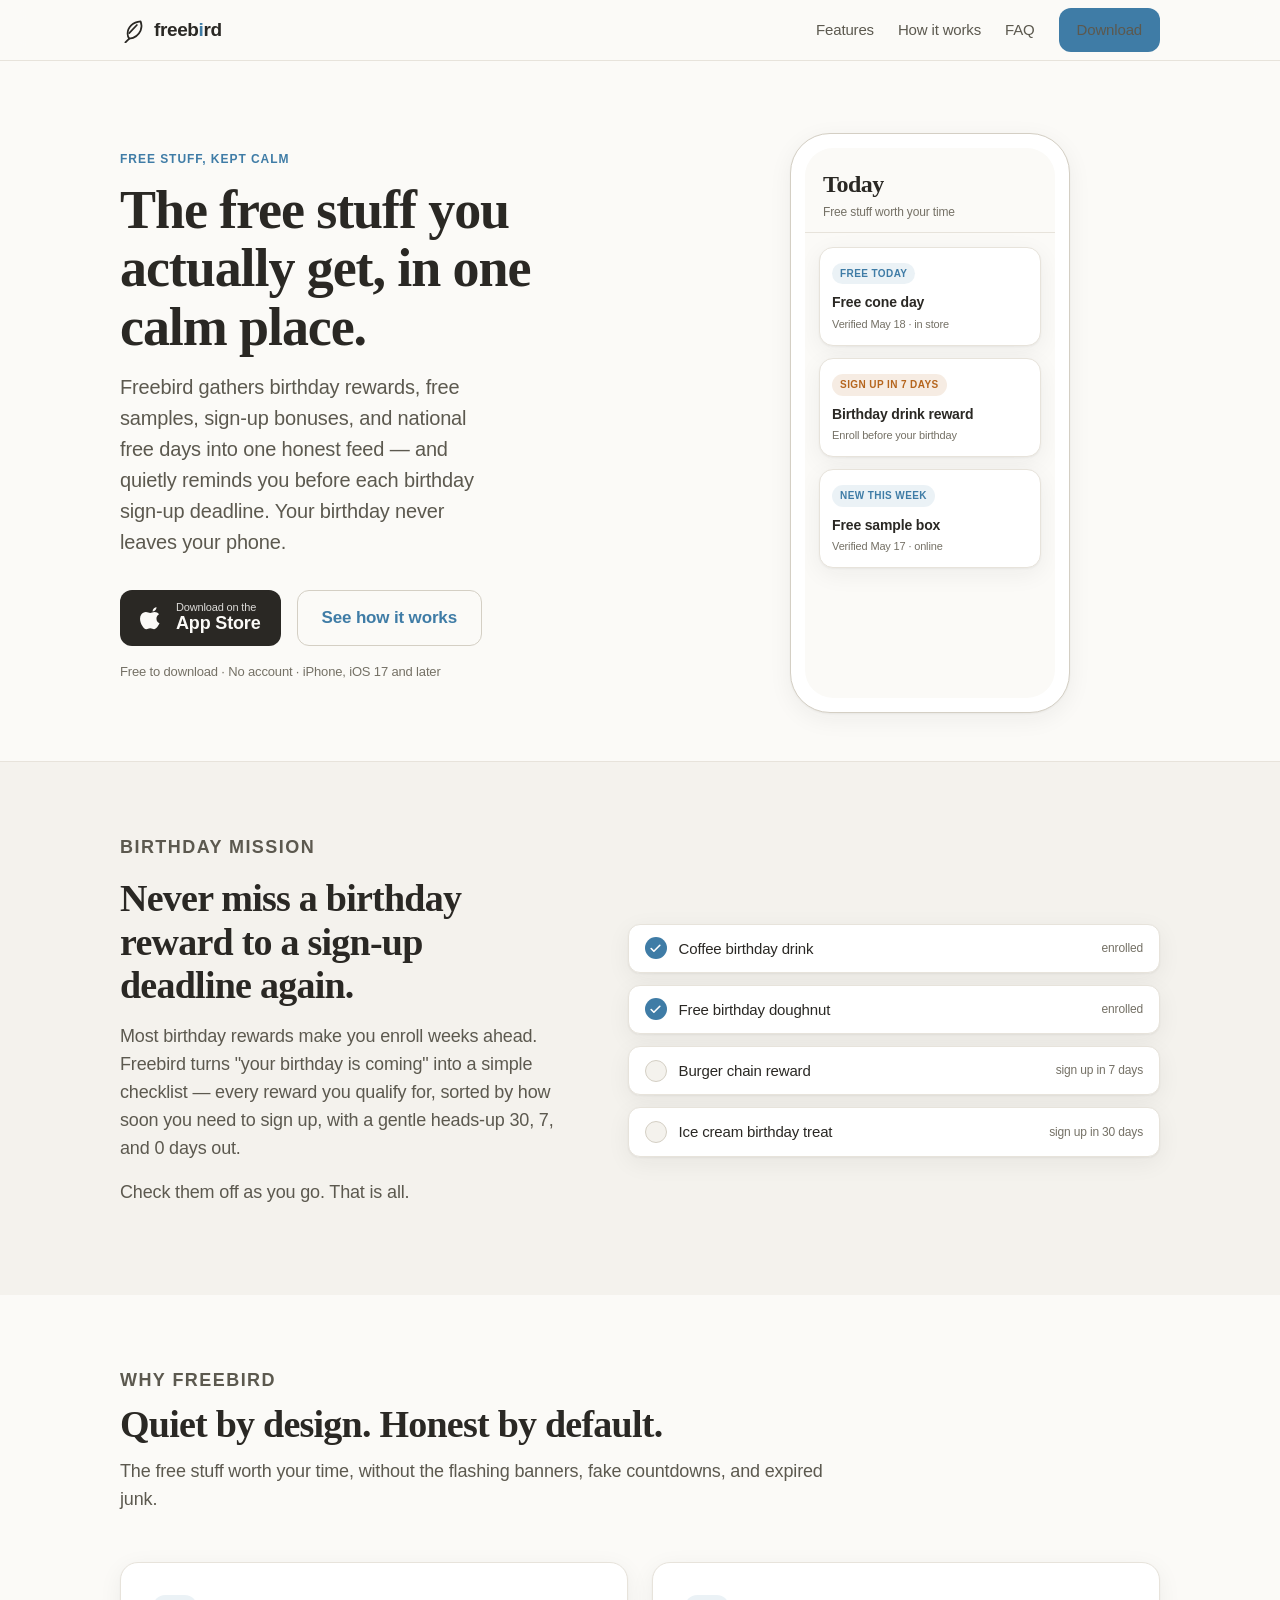
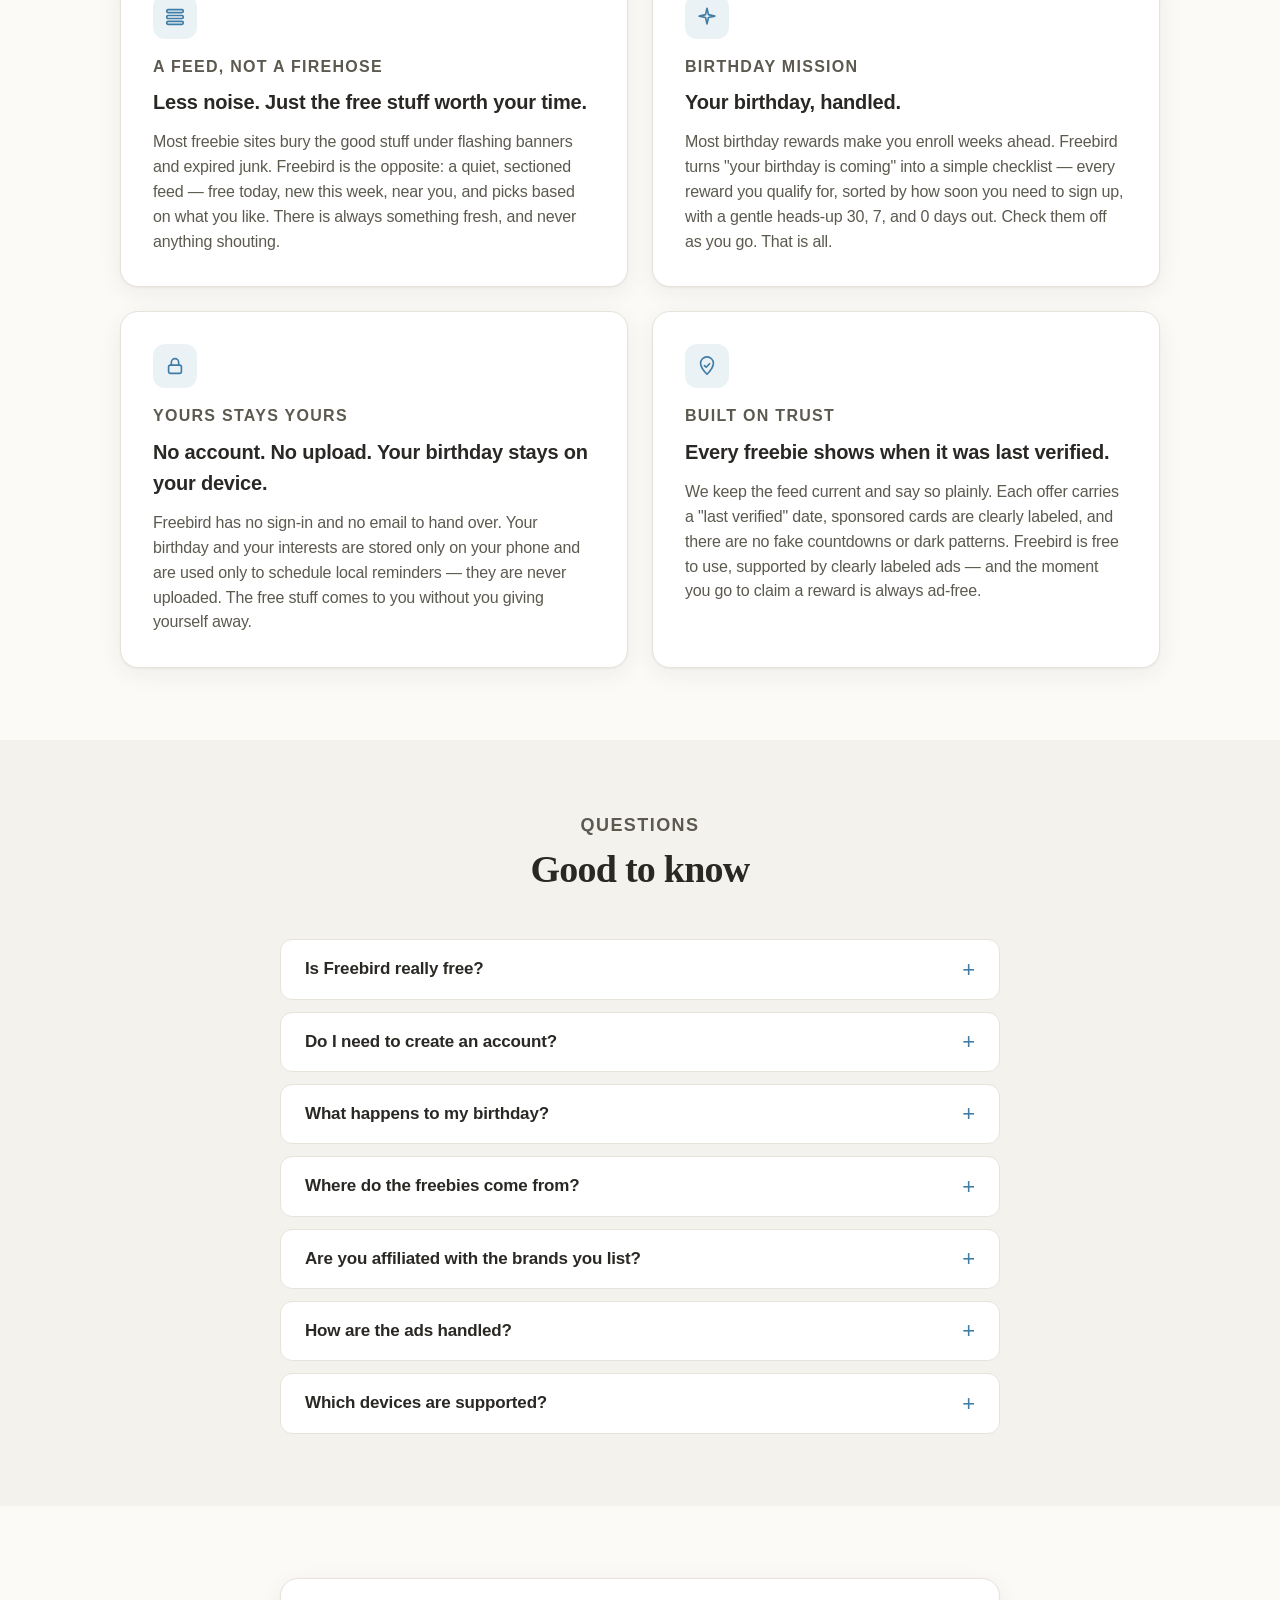
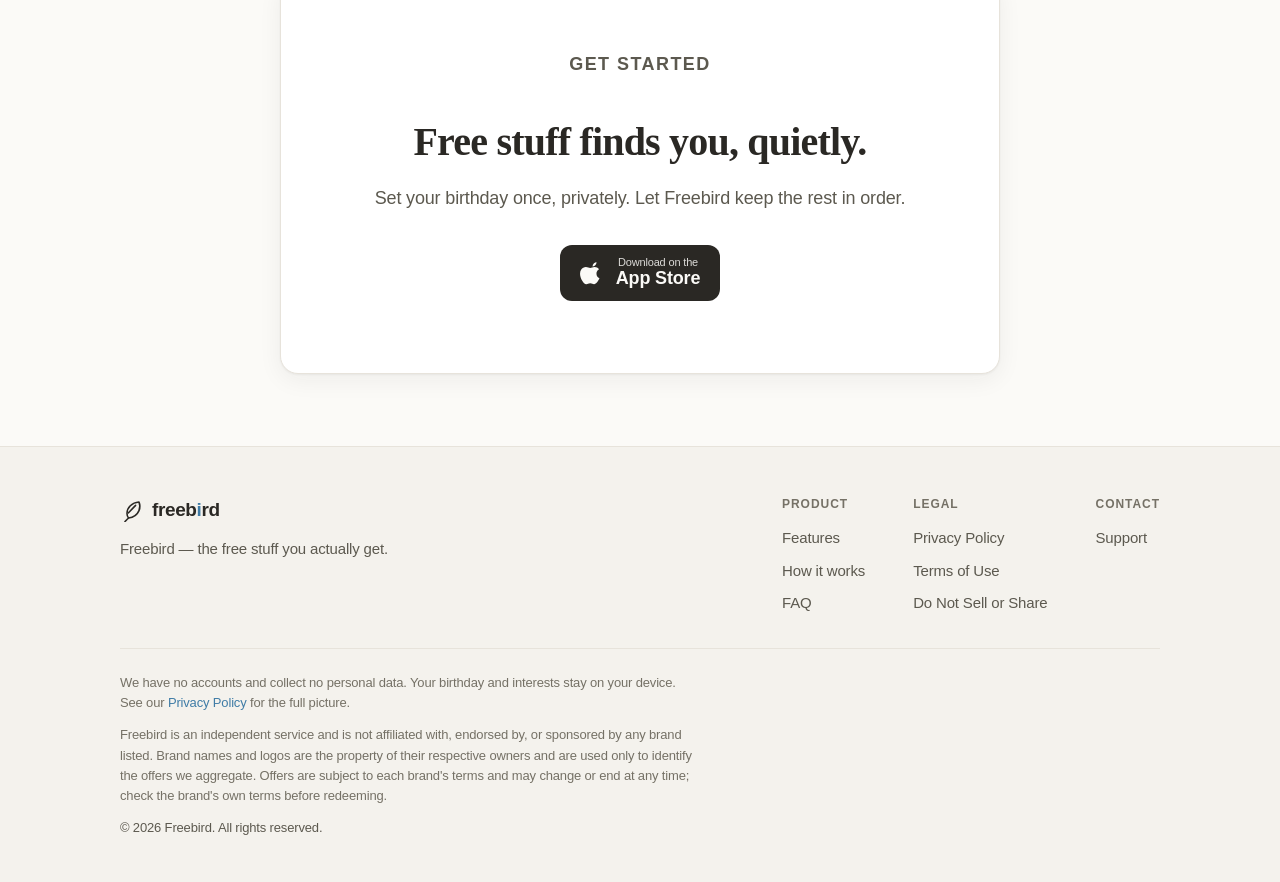
==== index.html @ e11f7bcb "Freebird marketing site + privacy & terms" ====
<!DOCTYPE html>
<html lang="en">
<head>
  <meta charset="utf-8">
  <meta name="viewport" content="width=device-width, initial-scale=1">
  <title>Freebird — The free stuff you actually get, in one calm place</title>
  <meta name="description" content="Freebird gathers birthday rewards, free samples, sign-up bonuses, and national free days into one honest feed — and quietly reminds you before each birthday sign-up deadline. Your birthday never leaves your phone.">
  <meta name="theme-color" content="#FBFAF7" media="(prefers-color-scheme: light)">
  <meta name="theme-color" content="#17150F" media="(prefers-color-scheme: dark)">
  <meta property="og:title" content="Freebird — the free stuff you actually get.">
  <meta property="og:description" content="A calm, honest feed of birthday rewards, free samples, and free days. No account. Your birthday stays on your device.">
  <meta property="og:type" content="website">
  <link rel="stylesheet" href="styles.css">
  <link rel="icon" href="data:image/svg+xml,%3Csvg xmlns='http://www.w3.org/2000/svg' viewBox='0 0 24 24' fill='none' stroke='%233F7CA6' stroke-width='1.6' stroke-linecap='round' stroke-linejoin='round'%3E%3Cpath d='M19 4c-7.2.6-12 5.6-12 11.4 0 2 .6 3.5 1.6 4.6 4.5-.5 8.3-2.6 10.4-7.4 1-2.4 1.3-5.5 0-8.6Z'/%3E%3Cpath d='M8.5 20 5 23.5'/%3E%3Cpath d='M15.6 7.4 8.5 14.8'/%3E%3C/svg%3E">
</head>
<body>
  <a class="skip-link" href="#main">Skip to content</a>

  <header class="site-header">
    <div class="wrap">
      <a class="brand" href="/" aria-label="Freebird home">
        <svg class="mark" width="26" height="26" viewBox="0 0 24 24" fill="none" stroke="currentColor" stroke-width="1.6" stroke-linecap="round" stroke-linejoin="round" aria-hidden="true">
          <path d="M19 4c-7.2.6-12 5.6-12 11.4 0 2 .6 3.5 1.6 4.6 4.5-.5 8.3-2.6 10.4-7.4 1-2.4 1.3-5.5 0-8.6Z"/>
          <path d="M8.5 20 5 23.5"/>
          <path d="M15.6 7.4 8.5 14.8"/>
        </svg>
        <span>freeb<span class="accent-dot">i</span>rd</span>
      </a>
      <nav class="site-nav" aria-label="Primary">
        <a href="#features">Features</a>
        <a href="#how-it-works">How it works</a>
        <a href="#faq">FAQ</a>
        <a class="btn" href="#download">Download</a>
      </nav>
    </div>
  </header>

  <main id="main">
    <!-- Hero -->
    <section class="hero" aria-labelledby="hero-title">
      <div class="wrap hero-grid">
        <div class="hero-copy">
          <p class="eyebrow">Free stuff, kept calm</p>
          <h1 id="hero-title">The free stuff you actually get, in one calm place.</h1>
          <p class="lede">Freebird gathers birthday rewards, free samples, sign-up bonuses, and national free days into one honest feed — and quietly reminds you before each birthday sign-up deadline. Your birthday never leaves your phone.</p>
          <div class="cta-row" id="download">
            <a class="appstore-badge" href="#download" aria-label="Download Freebird on the App Store">
              <svg width="24" height="24" viewBox="0 0 24 24" fill="currentColor" aria-hidden="true">
                <path d="M16.5 1.3c.1 1-.3 2-1 2.8-.7.8-1.8 1.4-2.9 1.3-.1-1 .4-2 1-2.7.8-.8 2-1.4 2.9-1.4ZM19.6 17c-.5 1.2-.8 1.7-1.5 2.8-1 1.5-2.3 3.4-4 3.4-1.5 0-1.9-1-3.9-1-2 0-2.4 1-3.9 1-1.6 0-2.9-1.7-3.9-3.2-2.7-4-3-8.7-1.3-11.2 1.2-1.8 3-2.8 4.8-2.8 1.8 0 2.9 1 4.4 1 1.4 0 2.3-1 4.4-1 1.6 0 3.2.8 4.4 2.3-3.9 2.1-3.2 7.6.4 8.9Z"/>
              </svg>
              <span>
                <span class="small">Download on the</span>
                <span class="big">App Store</span>
              </span>
            </a>
            <a class="btn btn-ghost btn-lg" href="#how-it-works">See how it works</a>
          </div>
          <p class="cta-note">Free to download · No account · iPhone, iOS 17 and later</p>
        </div>

        <div class="hero-art" aria-hidden="true">
          <div class="phone">
            <div class="phone-screen">
              <div class="phone-top">
                <div class="title">Today</div>
                <div class="sub">Free stuff worth your time</div>
              </div>
              <div class="phone-feed">
                <div class="fcard">
                  <span class="pill">Free today</span>
                  <div class="h">Free cone day</div>
                  <div class="m">Verified May 18 · in store</div>
                </div>
                <div class="fcard">
                  <span class="pill urgent">Sign up in 7 days</span>
                  <div class="h">Birthday drink reward</div>
                  <div class="m">Enroll before your birthday</div>
                </div>
                <div class="fcard">
                  <span class="pill">New this week</span>
                  <div class="h">Free sample box</div>
                  <div class="m">Verified May 17 · online</div>
                </div>
              </div>
            </div>
          </div>
        </div>
      </div>
    </section>

    <hr class="divider">

    <!-- Birthday Mission story -->
    <section class="story" id="how-it-works" aria-labelledby="story-title">
      <div class="wrap story-grid">
        <div class="story-copy">
          <p class="eyebrow">Birthday Mission</p>
          <h2 id="story-title">Never miss a birthday reward to a sign-up deadline again.</h2>
          <p>Most birthday rewards make you enroll weeks ahead. Freebird turns "your birthday is coming" into a simple checklist — every reward you qualify for, sorted by how soon you need to sign up, with a gentle heads-up 30, 7, and 0 days out.</p>
          <p>Check them off as you go. That is all.</p>
        </div>
        <div>
          <ul class="checklist">
            <li>
              <span class="tick" aria-hidden="true">
                <svg width="13" height="13" viewBox="0 0 24 24" fill="none" stroke="currentColor" stroke-width="3" stroke-linecap="round" stroke-linejoin="round"><path d="M4 12l5 5L20 6"/></svg>
              </span>
              <span class="label">Coffee birthday drink</span>
              <span class="when">enrolled</span>
            </li>
            <li>
              <span class="tick" aria-hidden="true">
                <svg width="13" height="13" viewBox="0 0 24 24" fill="none" stroke="currentColor" stroke-width="3" stroke-linecap="round" stroke-linejoin="round"><path d="M4 12l5 5L20 6"/></svg>
              </span>
              <span class="label">Free birthday doughnut</span>
              <span class="when">enrolled</span>
            </li>
            <li>
              <span class="tick" aria-hidden="true" style="background: var(--surface-2); border: 1px solid var(--hairline-strong);"></span>
              <span class="label">Burger chain reward</span>
              <span class="when">sign up in 7 days</span>
            </li>
            <li>
              <span class="tick" aria-hidden="true" style="background: var(--surface-2); border: 1px solid var(--hairline-strong);"></span>
              <span class="label">Ice cream birthday treat</span>
              <span class="when">sign up in 30 days</span>
            </li>
          </ul>
        </div>
      </div>
    </section>

    <!-- Benefits -->
    <section id="features" aria-labelledby="features-title">
      <div class="wrap">
        <div class="section-head">
          <p class="eyebrow">Why Freebird</p>
          <h2 id="features-title">Quiet by design. Honest by default.</h2>
          <p>The free stuff worth your time, without the flashing banners, fake countdowns, and expired junk.</p>
        </div>
        <div class="benefits-grid">
          <article class="benefit">
            <div class="icon" aria-hidden="true">
              <svg width="22" height="22" viewBox="0 0 24 24" fill="none" stroke="currentColor" stroke-width="1.8" stroke-linecap="round" stroke-linejoin="round"><rect x="3" y="4" width="18" height="3.2" rx="1.4"/><rect x="3" y="10.4" width="18" height="3.2" rx="1.4"/><rect x="3" y="16.8" width="18" height="3.2" rx="1.4"/></svg>
            </div>
            <p class="eyebrow">A feed, not a firehose</p>
            <h3>Less noise. Just the free stuff worth your time.</h3>
            <p>Most freebie sites bury the good stuff under flashing banners and expired junk. Freebird is the opposite: a quiet, sectioned feed — free today, new this week, near you, and picks based on what you like. There is always something fresh, and never anything shouting.</p>
          </article>

          <article class="benefit">
            <div class="icon" aria-hidden="true">
              <svg width="22" height="22" viewBox="0 0 24 24" fill="none" stroke="currentColor" stroke-width="1.8" stroke-linecap="round" stroke-linejoin="round"><path d="M12 2.5 L13.6 9.4 L20.5 11 L13.6 12.6 L12 19.5 L10.4 12.6 L3.5 11 L10.4 9.4 Z"/></svg>
            </div>
            <p class="eyebrow">Birthday Mission</p>
            <h3>Your birthday, handled.</h3>
            <p>Most birthday rewards make you enroll weeks ahead. Freebird turns "your birthday is coming" into a simple checklist — every reward you qualify for, sorted by how soon you need to sign up, with a gentle heads-up 30, 7, and 0 days out. Check them off as you go. That is all.</p>
          </article>

          <article class="benefit">
            <div class="icon" aria-hidden="true">
              <svg width="22" height="22" viewBox="0 0 24 24" fill="none" stroke="currentColor" stroke-width="1.8" stroke-linecap="round" stroke-linejoin="round"><rect x="5" y="11" width="14" height="9" rx="2"/><path d="M8 11V8a4 4 0 0 1 8 0v3"/></svg>
            </div>
            <p class="eyebrow">Yours stays yours</p>
            <h3>No account. No upload. Your birthday stays on your device.</h3>
            <p>Freebird has no sign-in and no email to hand over. Your birthday and your interests are stored only on your phone and are used only to schedule local reminders — they are never uploaded. The free stuff comes to you without you giving yourself away.</p>
          </article>

          <article class="benefit">
            <div class="icon" aria-hidden="true">
              <svg width="22" height="22" viewBox="0 0 24 24" fill="none" stroke="currentColor" stroke-width="1.8" stroke-linecap="round" stroke-linejoin="round"><path d="M12 21s-7-7-7-12a7 7 0 0 1 14 0c0 5-7 12-7 12Z"/><path d="M9.2 11.5l1.9 1.9 3.7-3.9"/></svg>
            </div>
            <p class="eyebrow">Built on trust</p>
            <h3>Every freebie shows when it was last verified.</h3>
            <p>We keep the feed current and say so plainly. Each offer carries a "last verified" date, sponsored cards are clearly labeled, and there are no fake countdowns or dark patterns. Freebird is free to use, supported by clearly labeled ads — and the moment you go to claim a reward is always ad-free.</p>
          </article>
        </div>
      </div>
    </section>

    <!-- FAQ -->
    <section class="faq" id="faq" aria-labelledby="faq-title">
      <div class="wrap">
        <div class="section-head" style="margin-left:auto;margin-right:auto;text-align:center;">
          <p class="eyebrow">Questions</p>
          <h2 id="faq-title">Good to know</h2>
        </div>
        <div class="faq-list">
          <details class="faq-item">
            <summary>Is Freebird really free?</summary>
            <p>Yes. The app is free to download and use, supported by clearly labeled ads. We never charge for the feed and never sell your data.</p>
          </details>
          <details class="faq-item">
            <summary>Do I need to create an account?</summary>
            <p>No. There is no sign-in, no email, and no password. You open the app and the feed is there.</p>
          </details>
          <details class="faq-item">
            <summary>What happens to my birthday?</summary>
            <p>It stays on your device. We use it only to schedule local reminders before sign-up deadlines. It is never uploaded to a server, and it is not part of any account because there are no accounts.</p>
          </details>
          <details class="faq-item">
            <summary>Where do the freebies come from?</summary>
            <p>Real, nationally known programs — birthday rewards, brand sign-up bonuses, free samples, and national free days. Every entry shows when it was last verified, and we re-check links on a regular cadence so the feed stays current.</p>
          </details>
          <details class="faq-item">
            <summary>Are you affiliated with the brands you list?</summary>
            <p>No. Freebird is an independent aggregator. Brand names and logos identify the offer we found; they do not imply a partnership unless a card is explicitly marked sponsored.</p>
          </details>
          <details class="faq-item">
            <summary>How are the ads handled?</summary>
            <p>Ads are clearly labeled and use the same calm card style as everything else. There are no full-screen interstitials, and the claim moment is always ad-free.</p>
          </details>
          <details class="faq-item">
            <summary>Which devices are supported?</summary>
            <p>iPhone on iOS 17 and later.</p>
          </details>
        </div>
      </div>
    </section>

    <!-- Final CTA -->
    <section class="final-cta" aria-labelledby="final-title">
      <div class="wrap">
        <div class="inner">
          <p class="eyebrow">Get started</p>
          <h2 id="final-title">Free stuff finds you, quietly.</h2>
          <p>Set your birthday once, privately. Let Freebird keep the rest in order.</p>
          <a class="appstore-badge" href="#download" aria-label="Download Freebird on the App Store">
            <svg width="24" height="24" viewBox="0 0 24 24" fill="currentColor" aria-hidden="true">
              <path d="M16.5 1.3c.1 1-.3 2-1 2.8-.7.8-1.8 1.4-2.9 1.3-.1-1 .4-2 1-2.7.8-.8 2-1.4 2.9-1.4ZM19.6 17c-.5 1.2-.8 1.7-1.5 2.8-1 1.5-2.3 3.4-4 3.4-1.5 0-1.9-1-3.9-1-2 0-2.4 1-3.9 1-1.6 0-2.9-1.7-3.9-3.2-2.7-4-3-8.7-1.3-11.2 1.2-1.8 3-2.8 4.8-2.8 1.8 0 2.9 1 4.4 1 1.4 0 2.3-1 4.4-1 1.6 0 3.2.8 4.4 2.3-3.9 2.1-3.2 7.6.4 8.9Z"/>
            </svg>
            <span>
              <span class="small">Download on the</span>
              <span class="big">App Store</span>
            </span>
          </a>
        </div>
      </div>
    </section>
  </main>

  <footer class="site-footer">
    <div class="wrap">
      <div class="footer-top">
        <div class="footer-tagline">
          <a class="brand" href="/" aria-label="Freebird home">
            <svg class="mark" width="24" height="24" viewBox="0 0 24 24" fill="none" stroke="currentColor" stroke-width="1.6" stroke-linecap="round" stroke-linejoin="round" aria-hidden="true">
              <path d="M19 4c-7.2.6-12 5.6-12 11.4 0 2 .6 3.5 1.6 4.6 4.5-.5 8.3-2.6 10.4-7.4 1-2.4 1.3-5.5 0-8.6Z"/>
              <path d="M8.5 20 5 23.5"/>
              <path d="M15.6 7.4 8.5 14.8"/>
            </svg>
            <span>freeb<span class="accent-dot">i</span>rd</span>
          </a>
          <p>Freebird — the free stuff you actually get.</p>
        </div>
        <nav class="footer-nav" aria-label="Footer">
          <div>
            <h4>Product</h4>
            <ul>
              <li><a href="#features">Features</a></li>
              <li><a href="#how-it-works">How it works</a></li>
              <li><a href="#faq">FAQ</a></li>
            </ul>
          </div>
          <div>
            <h4>Legal</h4>
            <ul>
              <li><a href="privacy.html">Privacy Policy</a></li>
              <li><a href="terms.html">Terms of Use</a></li>
              <li><a href="privacy.html#do-not-sell">Do Not Sell or Share</a></li>
            </ul>
          </div>
          <div>
            <h4>Contact</h4>
            <ul>
              <li><a href="mailto:support@freebird-app.com">Support</a></li>
            </ul>
          </div>
        </nav>
      </div>
      <div class="footer-legal">
        <p>We have no accounts and collect no personal data. Your birthday and interests stay on your device. See our <a href="privacy.html">Privacy Policy</a> for the full picture.</p>
        <p>Freebird is an independent service and is not affiliated with, endorsed by, or sponsored by any brand listed. Brand names and logos are the property of their respective owners and are used only to identify the offers we aggregate. Offers are subject to each brand's terms and may change or end at any time; check the brand's own terms before redeeming.</p>
        <p class="copy">© 2026 Freebird. All rights reserved.</p>
      </div>
    </div>
  </footer>
</body>
</html>
---- styles.css ----
/* Freebird marketing + legal — quiet-premium, no framework, no JS deps.
   Brand mirrors the app: Heron Blue accent, warm-neutral canvas, SF system
   font stack, weight/size hierarchy over color. Dark mode via prefers-color-scheme. */

:root {
  --font-sans: -apple-system, BlinkMacSystemFont, "SF Pro Text", "SF Pro Display",
               "Helvetica Neue", Helvetica, Arial, sans-serif;
  --font-serif: ui-serif, "New York", "Iowan Old Style", "Charter", Georgia,
                "Times New Roman", serif;

  /* Light theme — warm-neutral canvas */
  --bg: #FBFAF7;
  --surface: #FFFFFF;
  --surface-2: #F4F2ED;
  --hairline: #E7E3DB;
  --hairline-strong: #D4CFC4;

  --text-1: #2A2824;   /* primary  */
  --text-2: #5C594F;   /* secondary, AA on --bg */
  --text-3: #757166;   /* tertiary/meta, AA on --bg */

  --accent: #3F7CA6;        /* Heron Blue */
  --accent-press: #336488;
  --accent-soft: rgba(63, 124, 166, 0.10);
  --on-accent: #FFFFFF;

  --r-card: 18px;
  --r-control: 12px;
  --r-chip: 999px;

  --sp-1: 4px; --sp-2: 8px; --sp-3: 12px; --sp-4: 16px;
  --sp-5: 24px; --sp-6: 32px; --sp-7: 48px; --sp-8: 72px;
  --pad-h: 20px;
  --maxw: 1080px;
  --readw: 720px;

  --shadow-1: 0 1px 2px rgba(42, 40, 36, 0.05),
              0 6px 24px rgba(42, 40, 36, 0.06);
}

@media (prefers-color-scheme: dark) {
  :root {
    --bg: #17150F;
    --surface: #1F1D17;
    --surface-2: #26241D;
    --hairline: #34312A;
    --hairline-strong: #45413A;

    --text-1: #F4F1EA;
    --text-2: #BBB6AB;
    --text-3: #8E897E;

    --accent: #74A8CB;
    --accent-press: #5E93B7;
    --accent-soft: rgba(116, 168, 203, 0.16);
    --on-accent: #14130E;

    --shadow-1: 0 1px 2px rgba(0, 0, 0, 0.45),
                0 6px 24px rgba(0, 0, 0, 0.32);
  }
}

*, *::before, *::after { box-sizing: border-box; }

html { -webkit-text-size-adjust: 100%; scroll-behavior: smooth; }
@media (prefers-reduced-motion: reduce) { html { scroll-behavior: auto; } }

body {
  margin: 0;
  font-family: var(--font-sans);
  background: var(--bg);
  color: var(--text-1);
  line-height: 1.55;
  letter-spacing: -0.01em;
  -webkit-font-smoothing: antialiased;
  -moz-osx-font-smoothing: grayscale;
}

a { color: var(--accent); text-decoration: none; }
a:hover { text-decoration: underline; }

:focus-visible {
  outline: 2px solid var(--accent);
  outline-offset: 2px;
  border-radius: 4px;
}

img, svg { max-width: 100%; }

.skip-link {
  position: absolute;
  left: -9999px;
  top: 0;
  background: var(--accent);
  color: var(--on-accent);
  padding: var(--sp-3) var(--sp-4);
  border-radius: var(--r-control);
  z-index: 100;
}
.skip-link:focus { left: var(--sp-4); top: var(--sp-4); }

.wrap { max-width: var(--maxw); margin: 0 auto; padding: 0 var(--pad-h); }

/* ---- Header / nav ---------------------------------------------------- */
.site-header {
  position: sticky;
  top: 0;
  z-index: 50;
  background: color-mix(in srgb, var(--bg) 88%, transparent);
  backdrop-filter: saturate(150%) blur(12px);
  -webkit-backdrop-filter: saturate(150%) blur(12px);
  border-bottom: 0.5px solid var(--hairline);
}
.site-header .wrap {
  display: flex;
  align-items: center;
  justify-content: space-between;
  min-height: 60px;
}
.brand {
  display: inline-flex;
  align-items: center;
  gap: var(--sp-2);
  font-weight: 600;
  font-size: 19px;
  letter-spacing: -0.02em;
  color: var(--text-1);
}
.brand:hover { text-decoration: none; }
.brand .mark { color: var(--text-1); flex: none; }
.brand .accent-dot { color: var(--accent); }

.site-nav { display: flex; align-items: center; gap: var(--sp-5); }
.site-nav a { color: var(--text-2); font-size: 15px; font-weight: 500; }
.site-nav a:hover { color: var(--text-1); }
.btn {
  display: inline-flex;
  align-items: center;
  gap: var(--sp-2);
  background: var(--accent);
  color: var(--on-accent);
  font-weight: 600;
  font-size: 15px;
  padding: 10px 18px;
  border-radius: var(--r-control);
  border: none;
  cursor: pointer;
  transition: background-color 0.15s ease, transform 0.15s ease;
}
.btn:hover { background: var(--accent-press); text-decoration: none; }
.btn:active { transform: translateY(1px); }
.btn-lg { font-size: 17px; padding: 14px 24px; }
.btn-ghost {
  background: transparent;
  color: var(--accent);
  border: 1px solid var(--hairline-strong);
}
.btn-ghost:hover { background: var(--accent-soft); color: var(--accent); }

@media (max-width: 720px) {
  .site-nav a:not(.btn) { display: none; }
}

/* ---- Hero ------------------------------------------------------------ */
.hero { padding: var(--sp-8) 0 var(--sp-7); }
.hero-grid {
  display: grid;
  grid-template-columns: 1.05fr 0.95fr;
  gap: var(--sp-8);
  align-items: center;
}
.eyebrow {
  font-size: 12px;
  font-weight: 600;
  letter-spacing: 0.08em;
  text-transform: uppercase;
  color: var(--accent);
  margin: 0 0 var(--sp-3);
}
.hero h1 {
  font-family: var(--font-serif);
  font-weight: 600;
  font-size: clamp(34px, 5.2vw, 54px);
  line-height: 1.08;
  letter-spacing: -0.02em;
  margin: 0 0 var(--sp-4);
}
.hero .lede {
  font-size: clamp(17px, 2.2vw, 20px);
  color: var(--text-2);
  margin: 0 0 var(--sp-6);
  max-width: 34ch;
}
.cta-row { display: flex; flex-wrap: wrap; align-items: center; gap: var(--sp-4); }
.cta-note { font-size: 13px; color: var(--text-3); margin-top: var(--sp-4); }

/* Phone mockup — pure CSS/SVG, no external image dependency */
.hero-art { display: flex; justify-content: center; }
.phone {
  width: 280px;
  max-width: 78vw;
  aspect-ratio: 280 / 580;
  background: var(--surface);
  border: 1px solid var(--hairline-strong);
  border-radius: 40px;
  box-shadow: var(--shadow-1);
  padding: 14px;
}
.phone-screen {
  height: 100%;
  background: var(--bg);
  border-radius: 28px;
  overflow: hidden;
  display: flex;
  flex-direction: column;
}
.phone-top {
  padding: 18px 18px 10px;
  border-bottom: 0.5px solid var(--hairline);
}
.phone-top .title {
  font-family: var(--font-serif);
  font-size: 24px;
  font-weight: 600;
  letter-spacing: -0.02em;
}
.phone-top .sub { font-size: 12px; color: var(--text-3); }
.phone-feed { padding: 14px; display: flex; flex-direction: column; gap: 12px; }
.fcard {
  background: var(--surface);
  border: 0.5px solid var(--hairline);
  border-radius: 14px;
  padding: 12px;
  box-shadow: var(--shadow-1);
}
.fcard .pill {
  display: inline-block;
  font-size: 10px;
  font-weight: 600;
  letter-spacing: 0.04em;
  text-transform: uppercase;
  color: var(--accent);
  background: var(--accent-soft);
  padding: 3px 8px;
  border-radius: var(--r-chip);
  margin-bottom: 8px;
}
.fcard .pill.urgent { color: #B5651D; background: rgba(181, 101, 29, 0.12); }
@media (prefers-color-scheme: dark) {
  .fcard .pill.urgent { color: #E0A45E; background: rgba(224, 164, 94, 0.16); }
}
.fcard .h { font-size: 14px; font-weight: 600; }
.fcard .m { font-size: 11px; color: var(--text-3); margin-top: 2px; }

@media (max-width: 860px) {
  .hero-grid { grid-template-columns: 1fr; gap: var(--sp-7); }
  .hero { padding: var(--sp-7) 0 var(--sp-6); }
  .hero .lede { max-width: none; }
}

/* ---- Section scaffolding -------------------------------------------- */
section { padding: var(--sp-8) 0; }
.section-head { max-width: var(--readw); margin: 0 0 var(--sp-7); }
.section-head h2 {
  font-family: var(--font-serif);
  font-weight: 600;
  font-size: clamp(26px, 3.6vw, 38px);
  line-height: 1.14;
  letter-spacing: -0.02em;
  margin: var(--sp-2) 0 var(--sp-3);
}
.section-head p { font-size: 18px; color: var(--text-2); margin: 0; }

.divider { height: 0.5px; background: var(--hairline); border: 0; margin: 0; }

/* ---- Story (Birthday Mission) -------------------------------------- */
.story { background: var(--surface-2); }
.story-grid {
  display: grid;
  grid-template-columns: 0.9fr 1.1fr;
  gap: var(--sp-8);
  align-items: center;
}
.story h2 {
  font-family: var(--font-serif);
  font-weight: 600;
  font-size: clamp(26px, 3.6vw, 38px);
  line-height: 1.14;
  letter-spacing: -0.02em;
  margin: var(--sp-2) 0 var(--sp-4);
}
.story p { font-size: 18px; color: var(--text-2); margin: 0 0 var(--sp-4); max-width: 46ch; }
.checklist { list-style: none; margin: var(--sp-5) 0 0; padding: 0; display: grid; gap: var(--sp-3); }
.checklist li {
  display: flex;
  align-items: center;
  gap: var(--sp-3);
  background: var(--surface);
  border: 0.5px solid var(--hairline);
  border-radius: var(--r-control);
  padding: var(--sp-3) var(--sp-4);
  box-shadow: var(--shadow-1);
}
.checklist .tick {
  flex: none;
  width: 22px; height: 22px;
  border-radius: 999px;
  background: var(--accent);
  color: var(--on-accent);
  display: grid;
  place-items: center;
}
.checklist .label { font-weight: 500; font-size: 15px; }
.checklist .when { margin-left: auto; font-size: 12px; color: var(--text-3); }

@media (max-width: 860px) {
  .story-grid { grid-template-columns: 1fr; gap: var(--sp-6); }
  .story p { max-width: none; }
}

/* ---- Benefits ------------------------------------------------------- */
.benefits-grid {
  display: grid;
  grid-template-columns: repeat(2, 1fr);
  gap: var(--sp-5);
}
.benefit {
  background: var(--surface);
  border: 0.5px solid var(--hairline);
  border-radius: var(--r-card);
  padding: var(--sp-6);
  box-shadow: var(--shadow-1);
}
.benefit .icon {
  width: 44px; height: 44px;
  border-radius: 12px;
  background: var(--accent-soft);
  color: var(--accent);
  display: grid;
  place-items: center;
  margin-bottom: var(--sp-4);
}
.benefit .eyebrow { margin-bottom: var(--sp-2); }
.benefit h3 {
  font-size: 20px;
  font-weight: 600;
  letter-spacing: -0.01em;
  margin: 0 0 var(--sp-3);
}
.benefit p { color: var(--text-2); margin: 0; font-size: 16px; }

@media (max-width: 720px) {
  .benefits-grid { grid-template-columns: 1fr; }
}

/* ---- FAQ ------------------------------------------------------------ */
.faq { background: var(--surface-2); }
.faq-list { max-width: var(--readw); margin: 0 auto; display: grid; gap: var(--sp-3); }
details.faq-item {
  background: var(--surface);
  border: 0.5px solid var(--hairline);
  border-radius: var(--r-control);
  padding: var(--sp-4) var(--sp-5);
}
details.faq-item[open] { box-shadow: var(--shadow-1); }
.faq-item summary {
  list-style: none;
  cursor: pointer;
  font-weight: 600;
  font-size: 17px;
  display: flex;
  align-items: center;
  justify-content: space-between;
  gap: var(--sp-4);
}
.faq-item summary::-webkit-details-marker { display: none; }
.faq-item summary::after {
  content: "+";
  color: var(--accent);
  font-weight: 400;
  font-size: 22px;
  line-height: 1;
  flex: none;
}
.faq-item[open] summary::after { content: "\2013"; }
.faq-item p { color: var(--text-2); margin: var(--sp-3) 0 0; font-size: 16px; }

/* ---- Final CTA ------------------------------------------------------ */
.final-cta { text-align: center; }
.final-cta .inner {
  max-width: var(--readw);
  margin: 0 auto;
  background: var(--surface);
  border: 0.5px solid var(--hairline);
  border-radius: var(--r-card);
  padding: var(--sp-8) var(--sp-6);
  box-shadow: var(--shadow-1);
}
.final-cta h2 {
  font-family: var(--font-serif);
  font-weight: 600;
  font-size: clamp(26px, 3.8vw, 40px);
  letter-spacing: -0.02em;
  margin: var(--sp-4) 0 var(--sp-3);
}
.final-cta p { font-size: 18px; color: var(--text-2); margin: 0 0 var(--sp-6); }

/* App Store badge (inline SVG-styled) */
.appstore-badge {
  display: inline-flex;
  align-items: center;
  gap: var(--sp-3);
  background: var(--text-1);
  color: var(--bg);
  padding: 12px 20px;
  border-radius: var(--r-control);
  font-weight: 600;
}
.appstore-badge:hover { text-decoration: none; opacity: 0.92; }
.appstore-badge .small { display: block; font-size: 11px; font-weight: 400; opacity: 0.85; line-height: 1; }
.appstore-badge .big { display: block; font-size: 18px; line-height: 1.2; }

/* ---- Footer --------------------------------------------------------- */
.site-footer {
  border-top: 0.5px solid var(--hairline);
  background: var(--surface-2);
  padding: var(--sp-7) 0 var(--sp-6);
}
.footer-top {
  display: flex;
  flex-wrap: wrap;
  justify-content: space-between;
  gap: var(--sp-6);
  margin-bottom: var(--sp-6);
}
.footer-tagline { max-width: 32ch; }
.footer-tagline .brand { margin-bottom: var(--sp-3); }
.footer-tagline p { color: var(--text-2); font-size: 15px; margin: 0; }
.footer-nav { display: flex; flex-wrap: wrap; gap: var(--sp-7); }
.footer-nav h4 {
  font-size: 12px;
  text-transform: uppercase;
  letter-spacing: 0.08em;
  color: var(--text-3);
  margin: 0 0 var(--sp-3);
  font-weight: 600;
}
.footer-nav ul { list-style: none; margin: 0; padding: 0; display: grid; gap: var(--sp-2); }
.footer-nav a { color: var(--text-2); font-size: 15px; }
.footer-nav a:hover { color: var(--text-1); }
.footer-legal { border-top: 0.5px solid var(--hairline); padding-top: var(--sp-5); }
.footer-legal p { color: var(--text-3); font-size: 13px; margin: 0 0 var(--sp-3); max-width: 80ch; }
.footer-legal .copy { color: var(--text-2); }

/* ---- Legal pages ---------------------------------------------------- */
.legal { padding: var(--sp-7) 0 var(--sp-8); }
.legal .doc { max-width: var(--readw); margin: 0 auto; }
.legal h1 {
  font-family: var(--font-serif);
  font-weight: 600;
  font-size: clamp(30px, 4.4vw, 44px);
  letter-spacing: -0.02em;
  margin: 0 0 var(--sp-2);
}
.legal .updated { color: var(--text-3); font-size: 14px; margin: 0 0 var(--sp-6); }
.legal h2 {
  font-size: 22px;
  font-weight: 600;
  letter-spacing: -0.01em;
  margin: var(--sp-7) 0 var(--sp-3);
  scroll-margin-top: 80px;
}
.legal h3 { font-size: 18px; font-weight: 600; margin: var(--sp-5) 0 var(--sp-2); }
.legal p, .legal li { color: var(--text-2); font-size: 16px; }
.legal ul, .legal ol { padding-left: 1.4em; }
.legal li { margin-bottom: var(--sp-2); }
.legal .callout {
  background: var(--accent-soft);
  border-left: 3px solid var(--accent);
  border-radius: var(--r-control);
  padding: var(--sp-4) var(--sp-5);
  margin: var(--sp-5) 0;
}
.legal .callout p { color: var(--text-1); margin: 0; }
.legal .toc {
  background: var(--surface);
  border: 0.5px solid var(--hairline);
  border-radius: var(--r-card);
  padding: var(--sp-5);
  margin: 0 0 var(--sp-6);
}
.legal .toc h2 { margin: 0 0 var(--sp-3); font-size: 14px; text-transform: uppercase; letter-spacing: 0.06em; color: var(--text-3); }
.legal .toc ol { margin: 0; }
.legal .toc li { margin-bottom: var(--sp-1); }
.legal table {
  width: 100%;
  border-collapse: collapse;
  margin: var(--sp-4) 0;
  font-size: 15px;
}
.legal th, .legal td {
  text-align: left;
  padding: var(--sp-3);
  border-bottom: 0.5px solid var(--hairline);
  vertical-align: top;
}
.legal th { color: var(--text-1); font-weight: 600; }
.legal td { color: var(--text-2); }
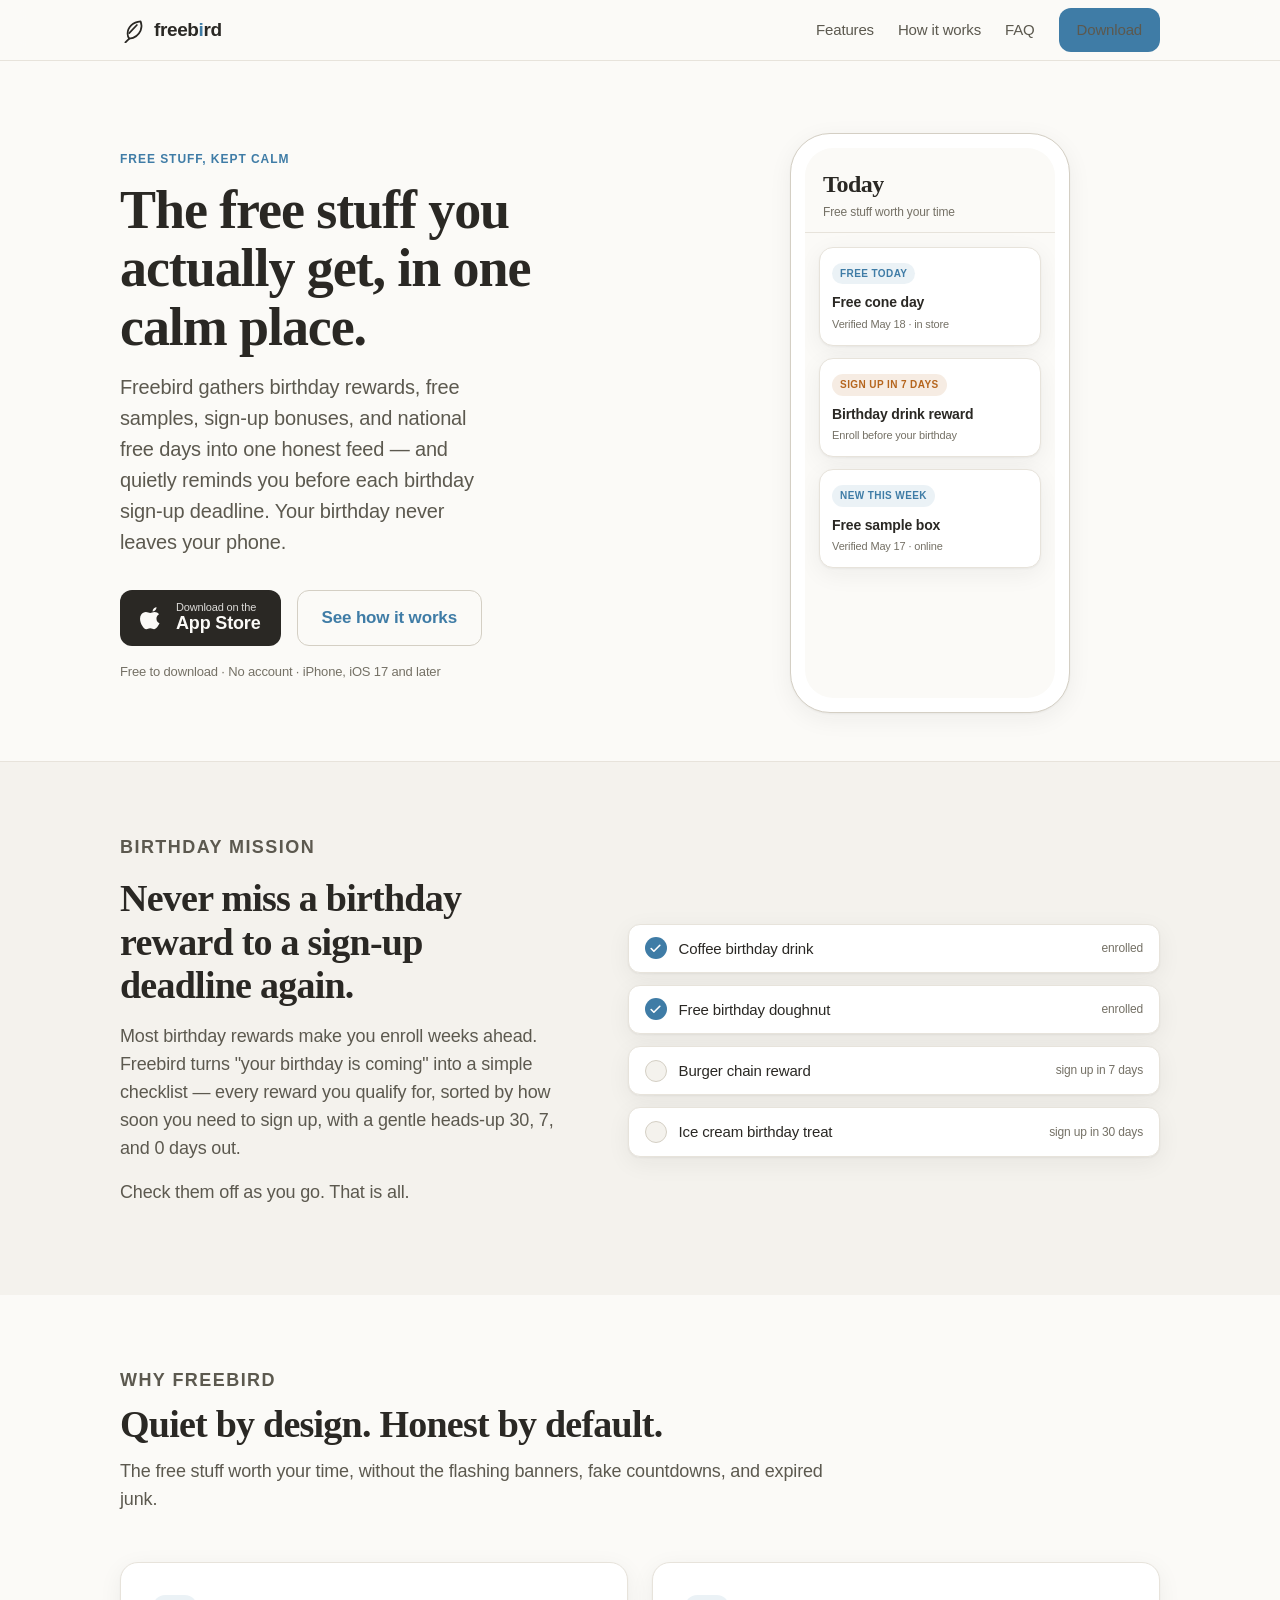
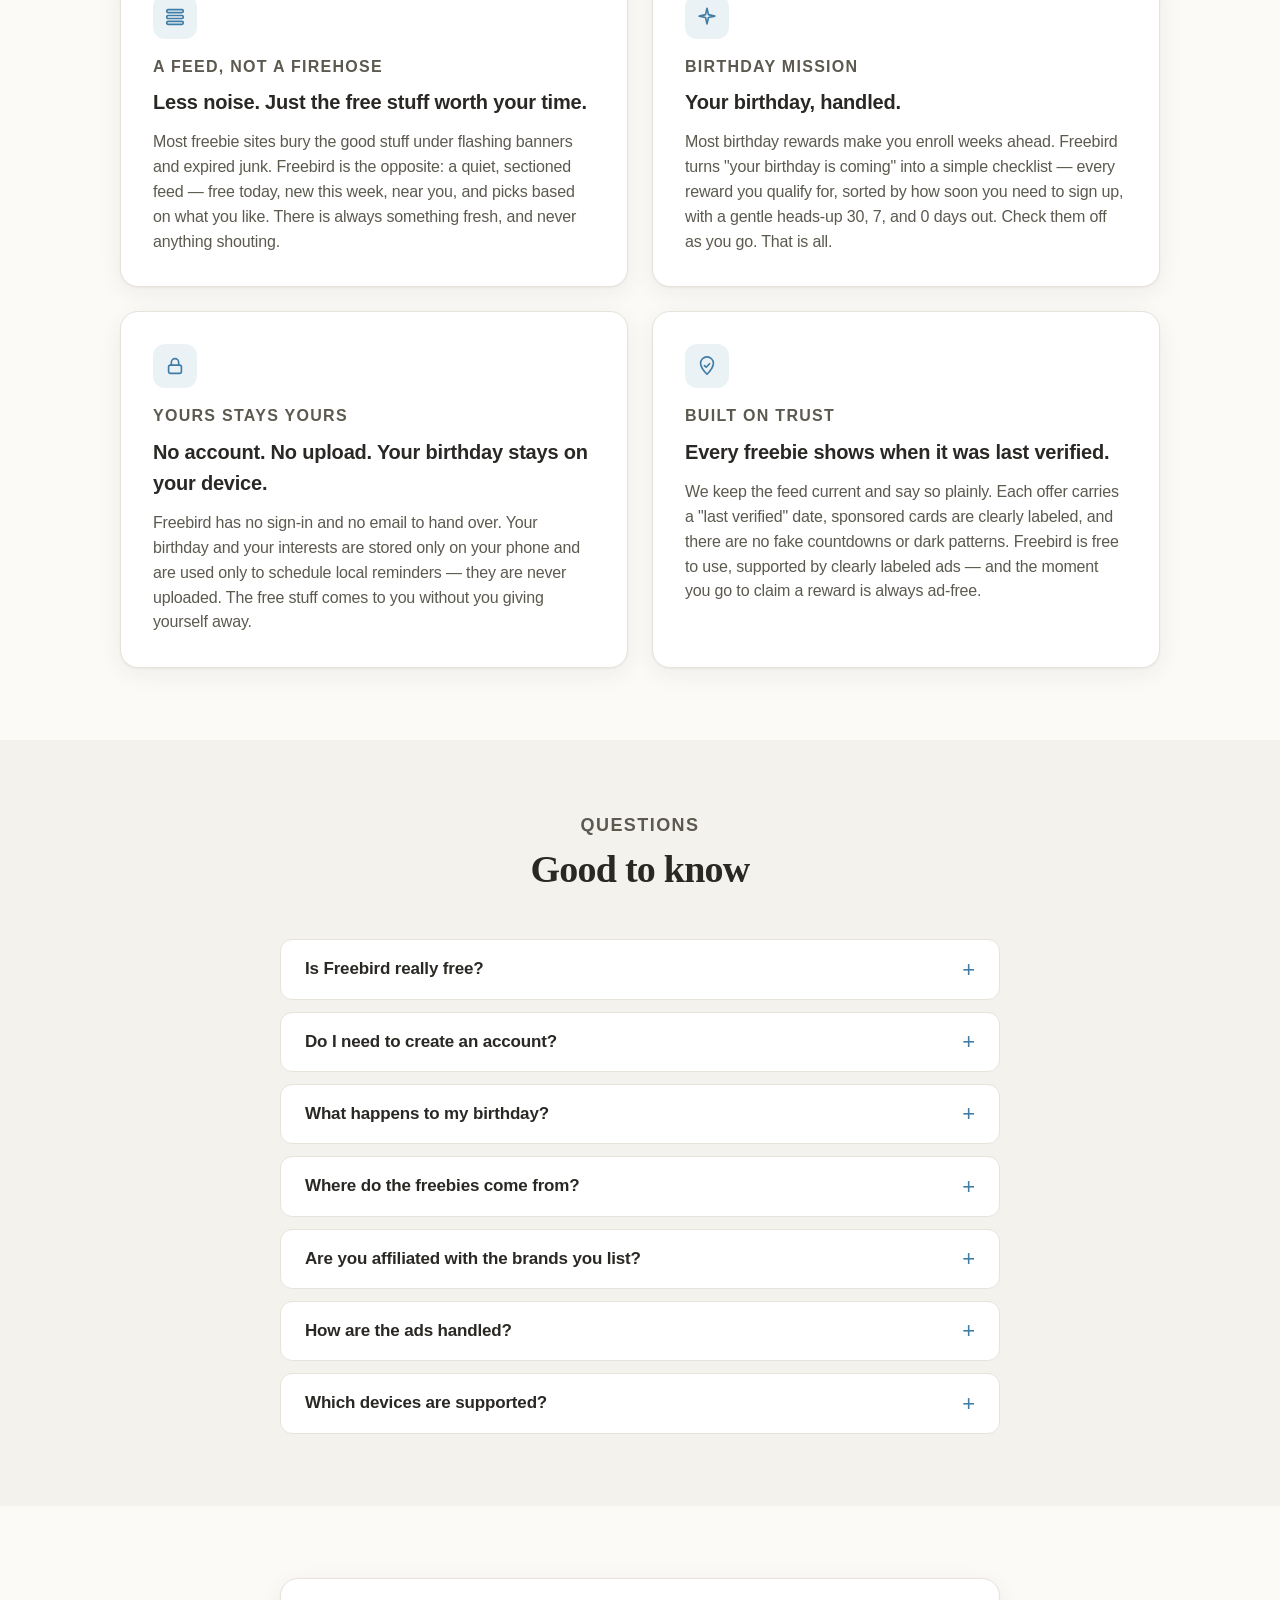
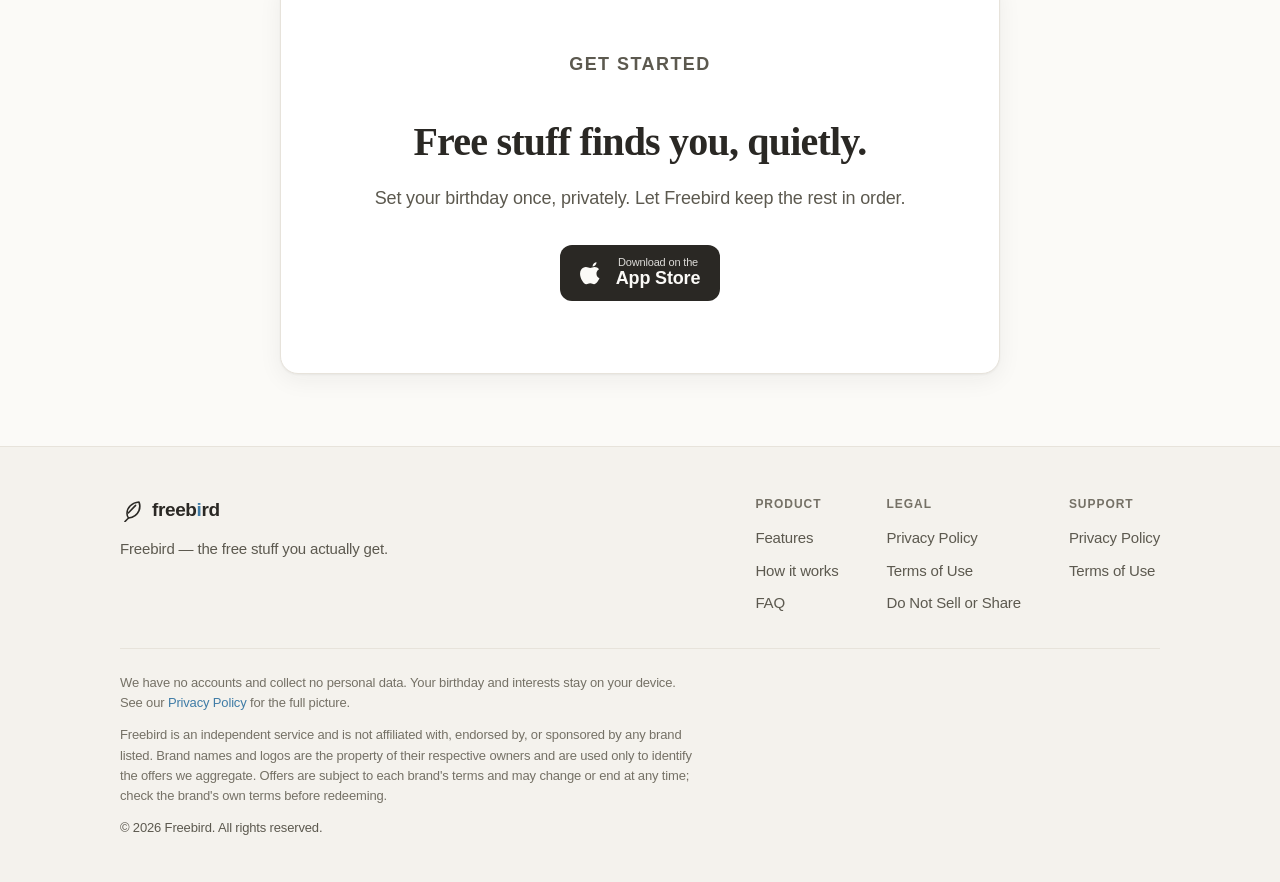
==== commit e37300dc: "Remove email/contact address from site and legal pages" ====
--- a/index.html
+++ b/index.html
@@ -271,9 +271,10 @@
             </ul>
           </div>
           <div>
-            <h4>Contact</h4>
+            <h4>Support</h4>
             <ul>
-              <li><a href="mailto:support@freebird-app.com">Support</a></li>
+              <li><a href="privacy.html">Privacy Policy</a></li>
+              <li><a href="terms.html">Terms of Use</a></li>
             </ul>
           </div>
         </nav>
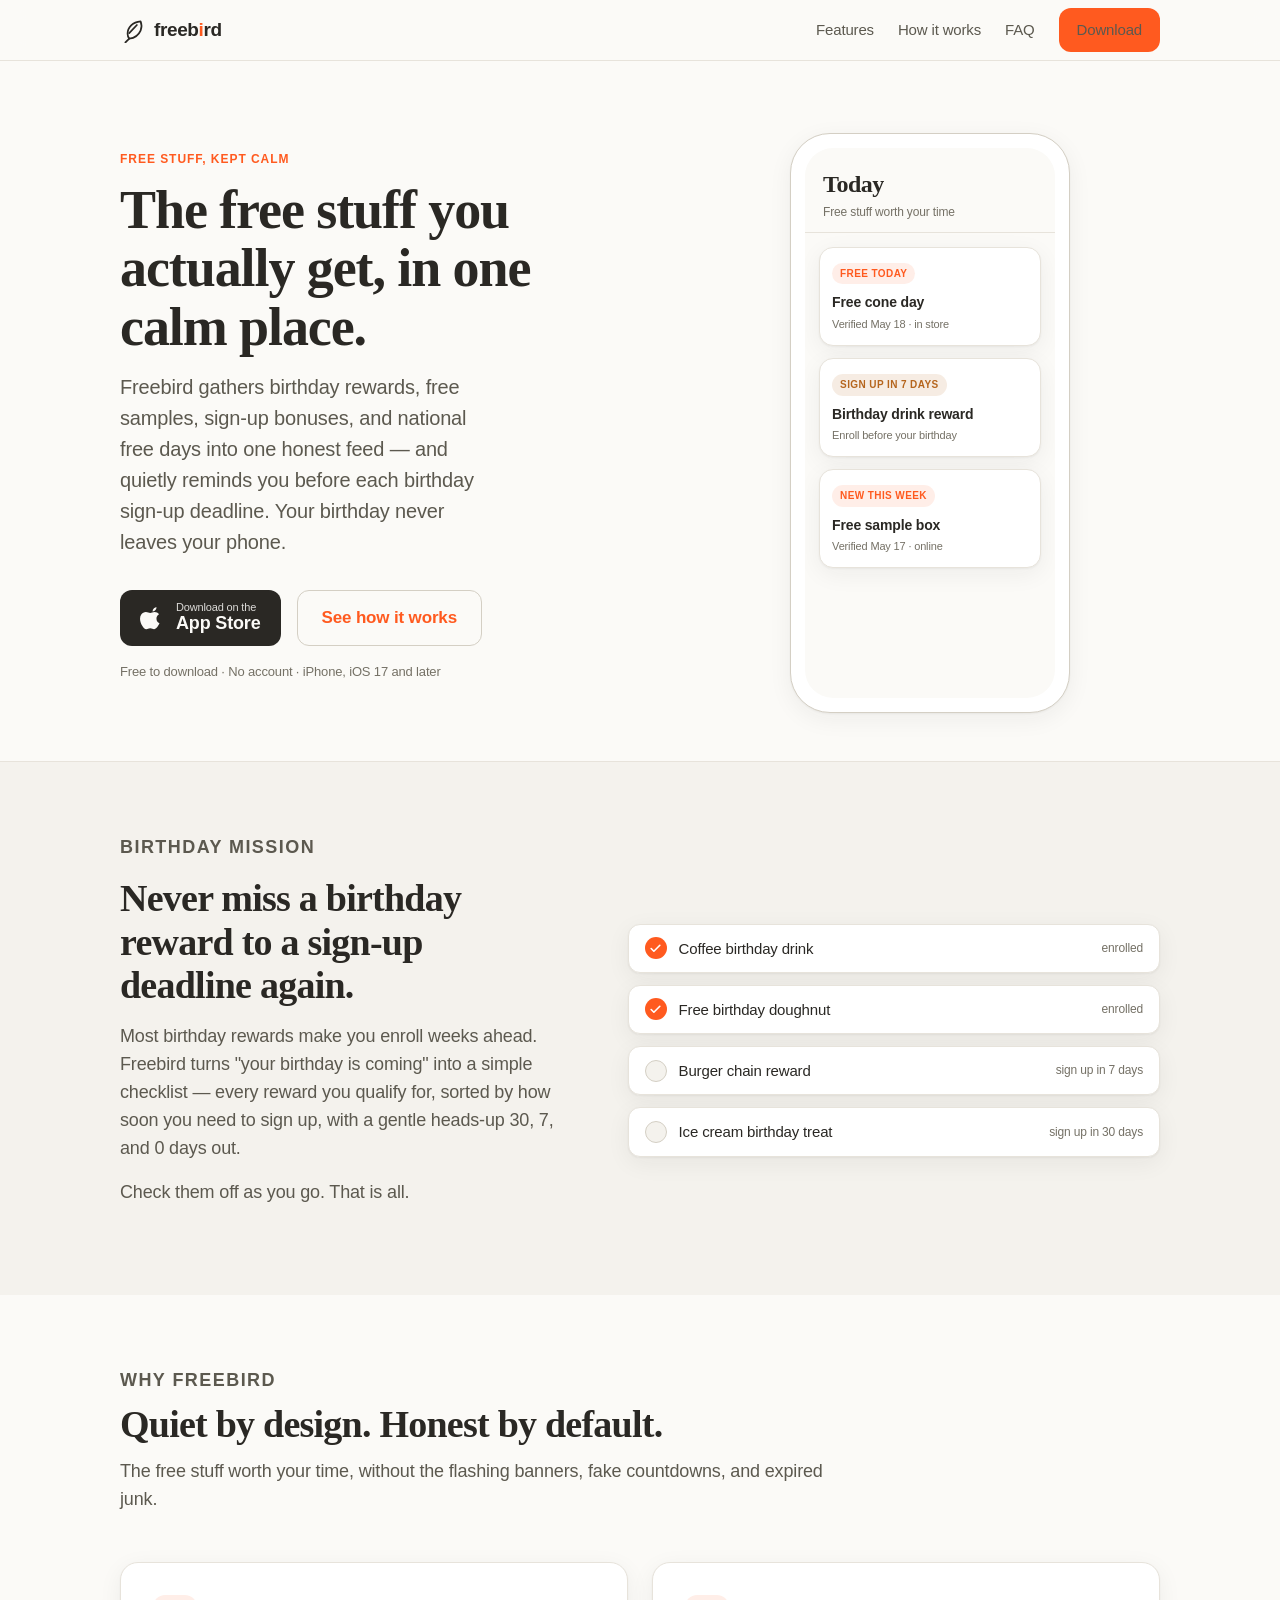
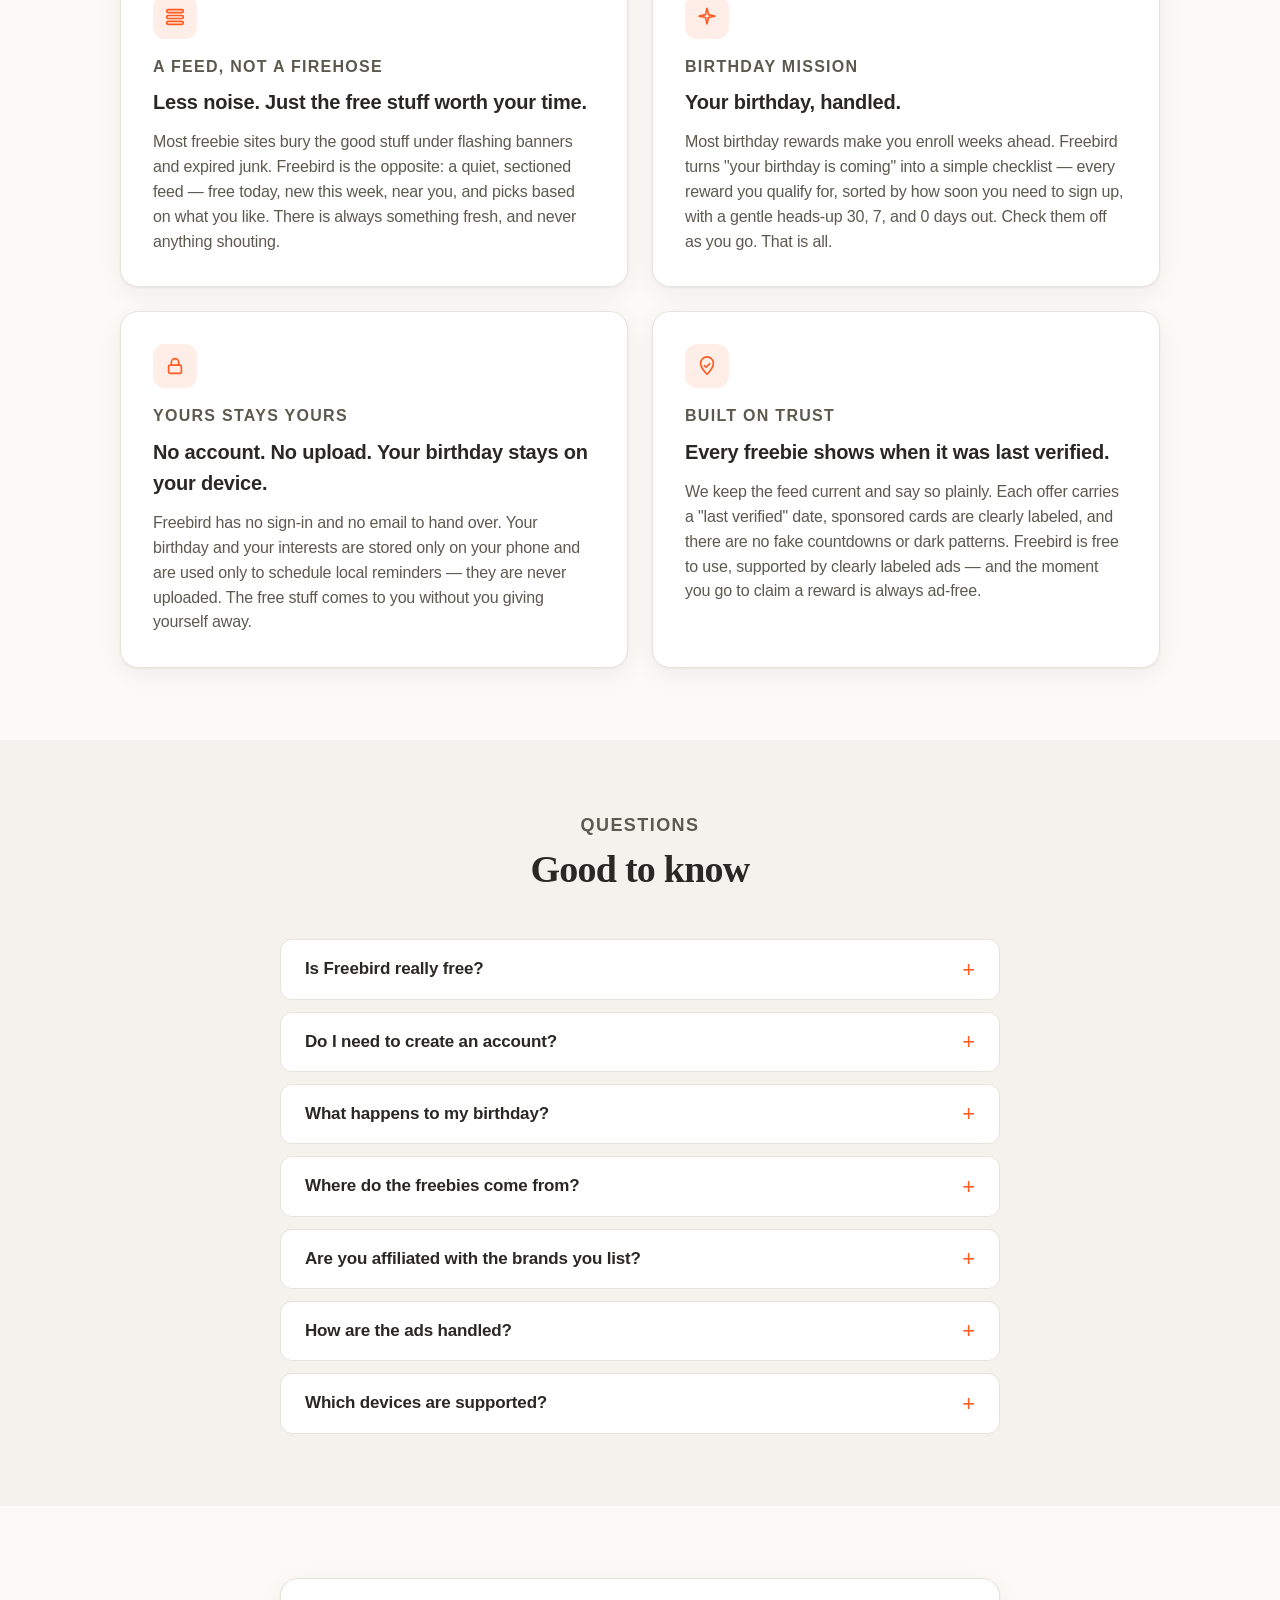
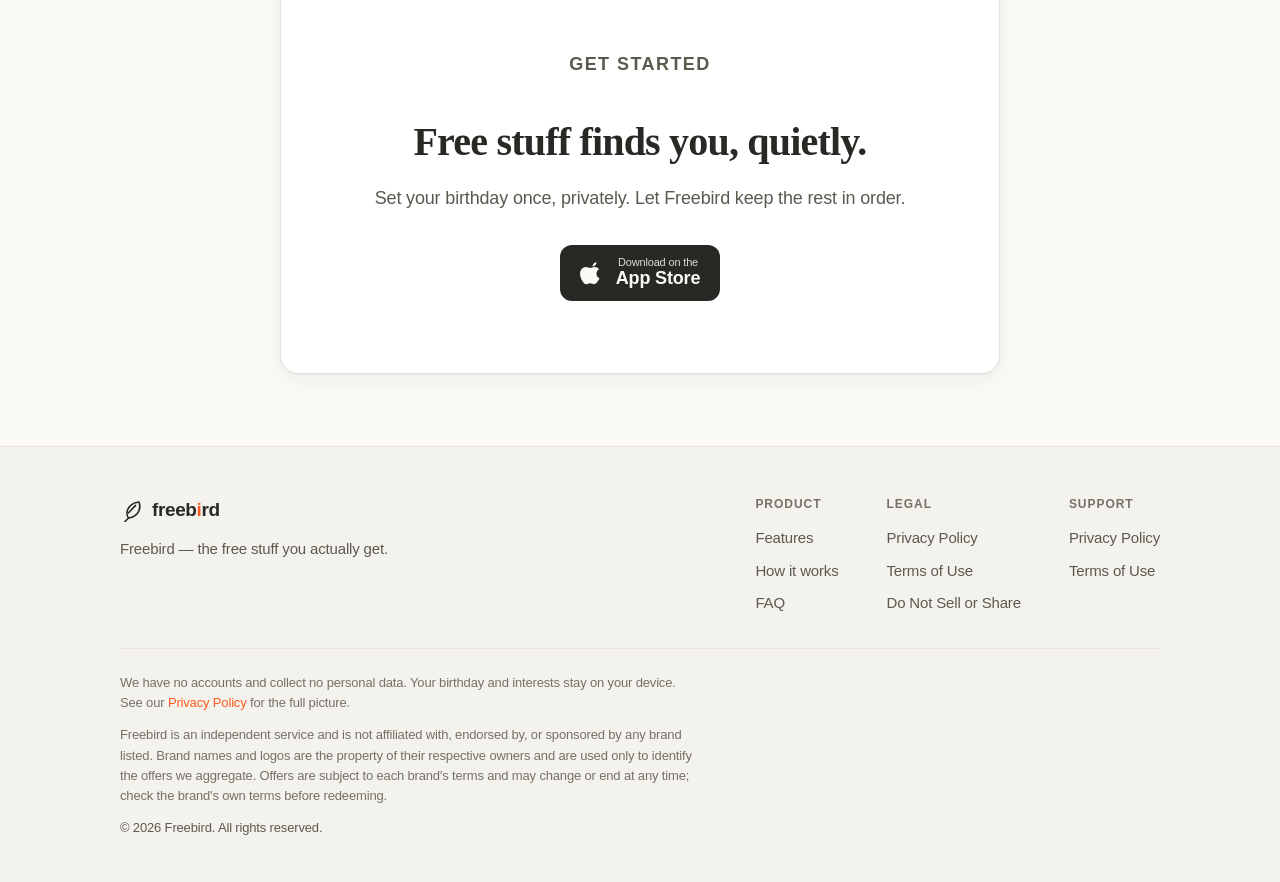
==== commit d8560691: "Recolor brand from Heron Blue to Freebird Orange" ====
--- a/index.html
+++ b/index.html
@@ -11,7 +11,7 @@
   <meta property="og:description" content="A calm, honest feed of birthday rewards, free samples, and free days. No account. Your birthday stays on your device.">
   <meta property="og:type" content="website">
   <link rel="stylesheet" href="styles.css">
-  <link rel="icon" href="data:image/svg+xml,%3Csvg xmlns='http://www.w3.org/2000/svg' viewBox='0 0 24 24' fill='none' stroke='%233F7CA6' stroke-width='1.6' stroke-linecap='round' stroke-linejoin='round'%3E%3Cpath d='M19 4c-7.2.6-12 5.6-12 11.4 0 2 .6 3.5 1.6 4.6 4.5-.5 8.3-2.6 10.4-7.4 1-2.4 1.3-5.5 0-8.6Z'/%3E%3Cpath d='M8.5 20 5 23.5'/%3E%3Cpath d='M15.6 7.4 8.5 14.8'/%3E%3C/svg%3E">
+  <link rel="icon" href="data:image/svg+xml,%3Csvg xmlns='http://www.w3.org/2000/svg' viewBox='0 0 24 24' fill='none' stroke='%23FF5A1F' stroke-width='1.6' stroke-linecap='round' stroke-linejoin='round'%3E%3Cpath d='M19 4c-7.2.6-12 5.6-12 11.4 0 2 .6 3.5 1.6 4.6 4.5-.5 8.3-2.6 10.4-7.4 1-2.4 1.3-5.5 0-8.6Z'/%3E%3Cpath d='M8.5 20 5 23.5'/%3E%3Cpath d='M15.6 7.4 8.5 14.8'/%3E%3C/svg%3E">
 </head>
 <body>
   <a class="skip-link" href="#main">Skip to content</a>
--- a/styles.css
+++ b/styles.css
@@ -1,5 +1,5 @@
 /* Freebird marketing + legal — quiet-premium, no framework, no JS deps.
-   Brand mirrors the app: Heron Blue accent, warm-neutral canvas, SF system
+   Brand mirrors the app: Freebird Orange accent, warm-neutral canvas, SF system
    font stack, weight/size hierarchy over color. Dark mode via prefers-color-scheme. */
 
 :root {
@@ -19,9 +19,9 @@
   --text-2: #5C594F;   /* secondary, AA on --bg */
   --text-3: #757166;   /* tertiary/meta, AA on --bg */
 
-  --accent: #3F7CA6;        /* Heron Blue */
-  --accent-press: #336488;
-  --accent-soft: rgba(63, 124, 166, 0.10);
+  --accent: #FF5A1F;        /* Freebird Orange */
+  --accent-press: #D8430E;
+  --accent-soft: rgba(255, 90, 31, 0.10);
   --on-accent: #FFFFFF;
 
   --r-card: 18px;
@@ -50,9 +50,9 @@
     --text-2: #BBB6AB;
     --text-3: #8E897E;
 
-    --accent: #74A8CB;
-    --accent-press: #5E93B7;
-    --accent-soft: rgba(116, 168, 203, 0.16);
+    --accent: #FF7A47;
+    --accent-press: #FF5A1F;
+    --accent-soft: rgba(255, 122, 71, 0.16);
     --on-accent: #14130E;
 
     --shadow-1: 0 1px 2px rgba(0, 0, 0, 0.45),
